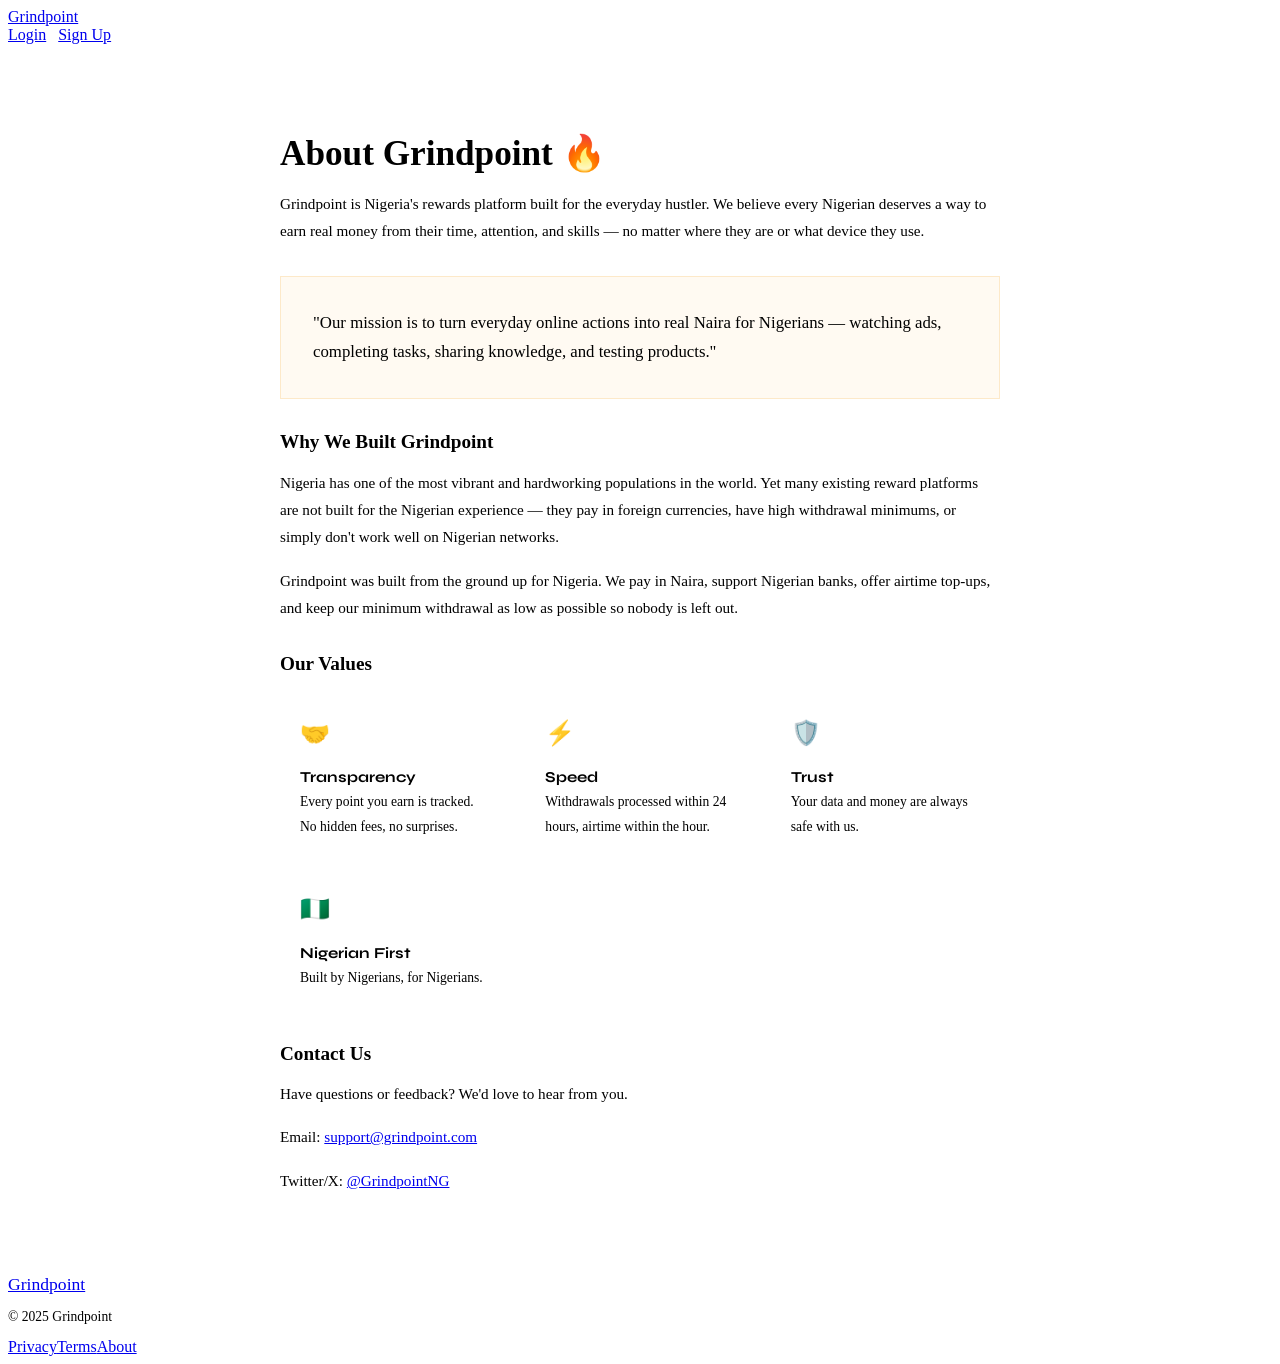
==== about.html @ 97ae38ef "Add About page with mission and values This file contains the HTML structure and content for the Abo" ====
<!DOCTYPE html>
<html lang="en">
<head>
  <meta charset="UTF-8"/>
  <meta name="viewport" content="width=device-width, initial-scale=1.0"/>
  <title>About — Grindpoint</title>
  <script async src="https://pagead2.googlesyndication.com/pagead/js/adsbygoogle.js?client=ca-pub-XXXXXXXXXXXXXXXX" crossorigin="anonymous"></script>
  <link rel="preconnect" href="https://fonts.googleapis.com"/>
  <link href="https://fonts.googleapis.com/css2?family=Syne:wght@400;700;800&family=DM+Sans:wght@300;400;500&display=swap" rel="stylesheet"/>
  <link rel="stylesheet" href="css/style.css"/>
  <style>
    .prose { max-width:720px; margin:0 auto; padding:4rem 5%; }
    .prose h1 { font-size:2.2rem; margin-bottom:1rem; }
    .prose h2 { font-size:1.2rem; margin:2rem 0 0.75rem; color:var(--text); }
    .prose p { color:var(--muted); font-size:0.95rem; line-height:1.8; margin-bottom:1rem; }
    .mission-box { background:rgba(245,166,35,0.06); border:1px solid rgba(245,166,35,0.2); border-radius:var(--radius); padding:2rem; margin:2rem 0; }
    .mission-box p { color:var(--text); font-size:1.05rem; line-height:1.7; margin:0; }
    .values-grid { display:grid; grid-template-columns:repeat(auto-fit,minmax(200px,1fr)); gap:1rem; margin-top:1.5rem; }
    .value-card { background:var(--card); border:1px solid var(--border); border-radius:var(--radius); padding:1.25rem; }
    .value-card .icon { font-size:1.5rem; margin-bottom:0.5rem; }
    .value-card h4 { font-family:'Syne',sans-serif; font-size:0.95rem; margin-bottom:0.3rem; color:var(--text); }
    .value-card p { font-size:0.85rem; margin:0; }
  </style>
</head>
<body>
<nav>
  <a href="index.html" class="logo">Grind<span>point</span></a>
  <div style="display:flex;gap:0.75rem;">
    <a href="login.html" class="btn btn-ghost btn-sm">Login</a>
    <a href="register.html" class="btn btn-primary btn-sm">Sign Up</a>
  </div>
</nav>

<div class="prose">
  <h1>About Grindpoint 🔥</h1>
  <p>Grindpoint is Nigeria's rewards platform built for the everyday hustler. We believe every Nigerian deserves a way to earn real money from their time, attention, and skills — no matter where they are or what device they use.</p>

  <div class="mission-box">
    <p>"Our mission is to turn everyday online actions into real Naira for Nigerians — watching ads, completing tasks, sharing knowledge, and testing products."</p>
  </div>

  <h2>Why We Built Grindpoint</h2>
  <p>Nigeria has one of the most vibrant and hardworking populations in the world. Yet many existing reward platforms are not built for the Nigerian experience — they pay in foreign currencies, have high withdrawal minimums, or simply don't work well on Nigerian networks.</p>
  <p>Grindpoint was built from the ground up for Nigeria. We pay in Naira, support Nigerian banks, offer airtime top-ups, and keep our minimum withdrawal as low as possible so nobody is left out.</p>

  <h2>Our Values</h2>
  <div class="values-grid">
    <div class="value-card"><div class="icon">🤝</div><h4>Transparency</h4><p>Every point you earn is tracked. No hidden fees, no surprises.</p></div>
    <div class="value-card"><div class="icon">⚡</div><h4>Speed</h4><p>Withdrawals processed within 24 hours, airtime within the hour.</p></div>
    <div class="value-card"><div class="icon">🛡️</div><h4>Trust</h4><p>Your data and money are always safe with us.</p></div>
    <div class="value-card"><div class="icon">🇳🇬</div><h4>Nigerian First</h4><p>Built by Nigerians, for Nigerians.</p></div>
  </div>

  <h2>Contact Us</h2>
  <p>Have questions or feedback? We'd love to hear from you.</p>
  <p>Email: <a href="mailto:support@grindpoint.com">support@grindpoint.com</a></p>
  <p>Twitter/X: <a href="https://twitter.com/grindpointng" target="_blank">@GrindpointNG</a></p>
</div>

<footer>
  <a href="index.html" class="logo" style="font-size:1.1rem;">Grind<span>point</span></a>
  <p style="font-size:0.85rem;">© 2025 Grindpoint</p>
  <div class="footer-links"><a href="privacy.html">Privacy</a><a href="terms.html">Terms</a><a href="about.html">About</a></div>
</footer>
</body>
</html>
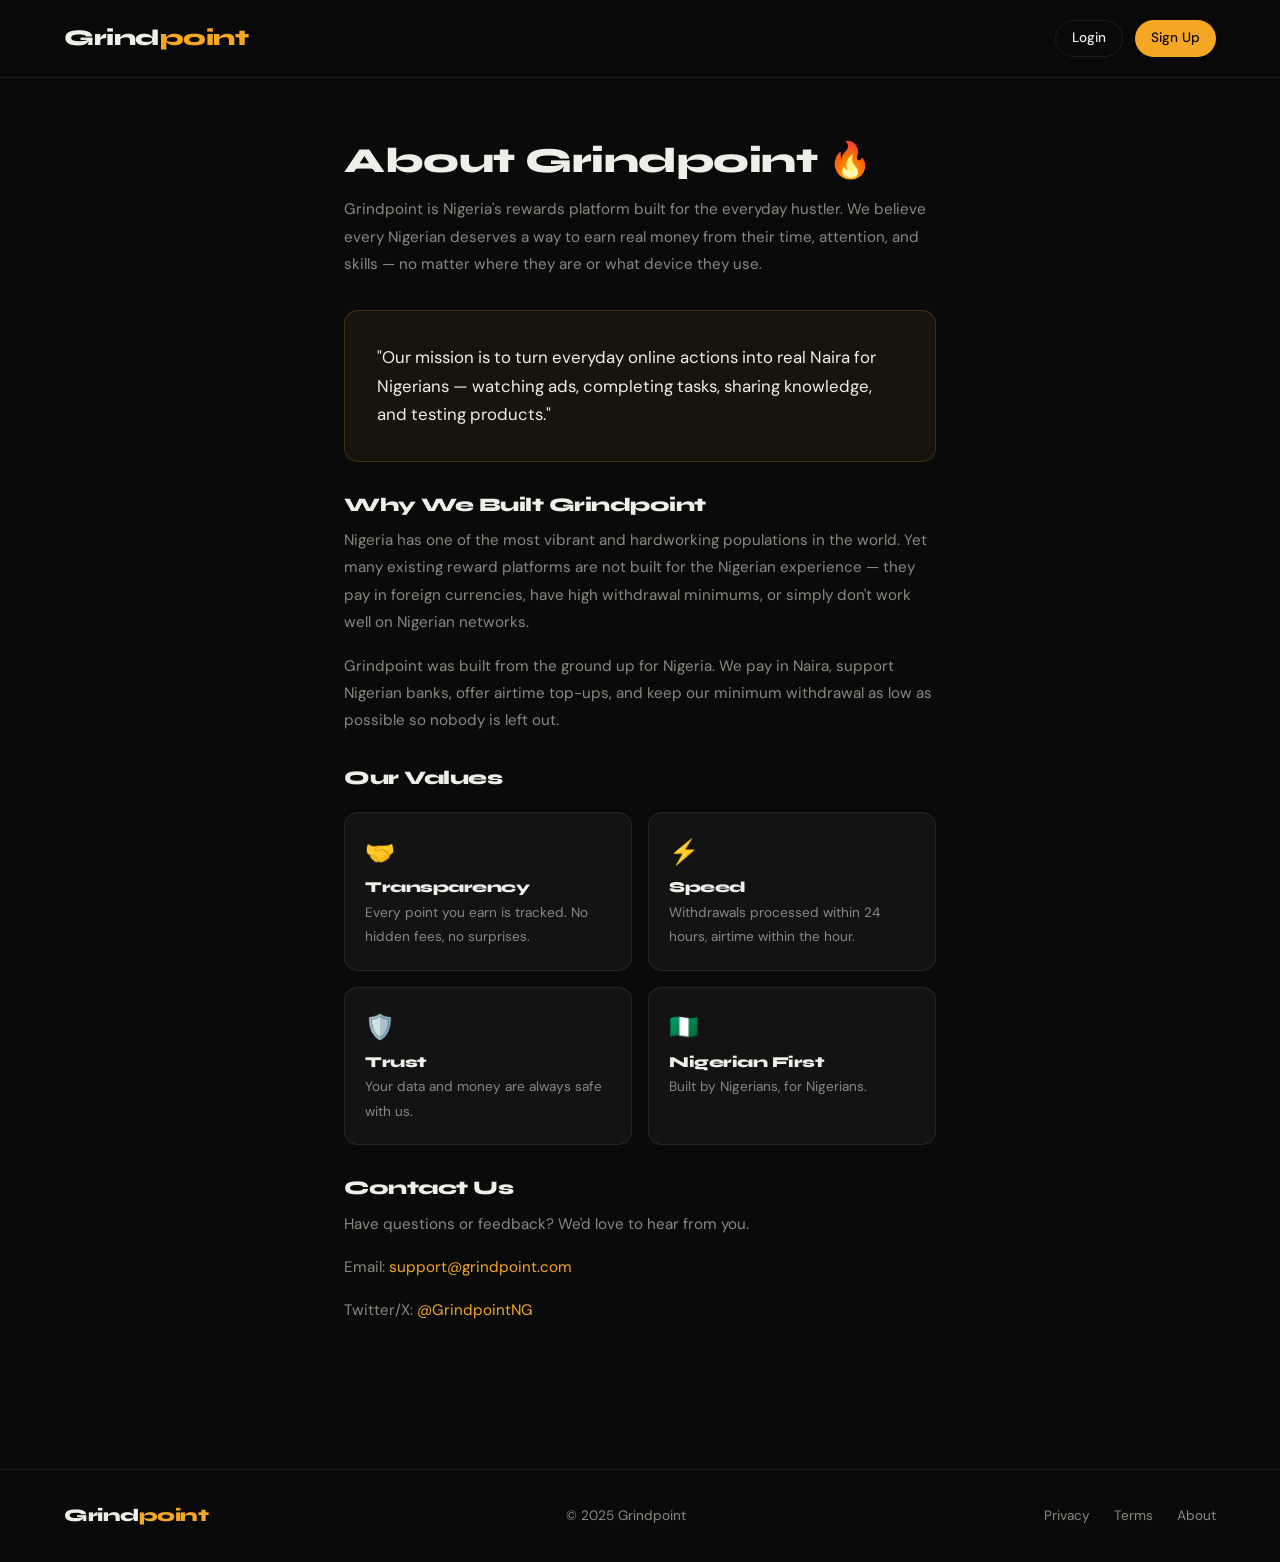
==== commit 58436d84: "Update Google Ads client ID in about.html" ====
--- a/about.html
+++ b/about.html
@@ -4,7 +4,8 @@
   <meta charset="UTF-8"/>
   <meta name="viewport" content="width=device-width, initial-scale=1.0"/>
   <title>About — Grindpoint</title>
-  <script async src="https://pagead2.googlesyndication.com/pagead/js/adsbygoogle.js?client=ca-pub-XXXXXXXXXXXXXXXX" crossorigin="anonymous"></script>
+  <script async src="https://pagead2.googlesyndication.com/pagead/js/adsbygoogle.js?client=ca-pub-2584816616413650"
+     crossorigin="anonymous"></script>
   <link rel="preconnect" href="https://fonts.googleapis.com"/>
   <link href="https://fonts.googleapis.com/css2?family=Syne:wght@400;700;800&family=DM+Sans:wght@300;400;500&display=swap" rel="stylesheet"/>
   <link rel="stylesheet" href="css/style.css"/>
--- a/css/style.css
+++ b/css/style.css
@@ -0,0 +1,416 @@
+/* =============================================
+   GRINDPOINT — Global Stylesheet
+   Dark mode, Nigerian hustle energy
+   ============================================= */
+
+*, *::before, *::after { box-sizing: border-box; margin: 0; padding: 0; }
+
+:root {
+  --bg:       #0a0a0b;
+  --bg2:      #111114;
+  --bg3:      #18181d;
+  --bg4:      #1f1f26;
+  --accent:   #f5a623;
+  --accent2:  #ff6b35;
+  --success:  #22c55e;
+  --danger:   #ef4444;
+  --warning:  #f59e0b;
+  --text:     #f0eee8;
+  --muted:    #888880;
+  --border:   rgba(255,255,255,0.08);
+  --card:     rgba(255,255,255,0.04);
+  --radius:   14px;
+  --radius-sm:8px;
+  --shadow:   0 4px 24px rgba(0,0,0,0.4);
+}
+
+body {
+  background: var(--bg);
+  color: var(--text);
+  font-family: 'DM Sans', sans-serif;
+  font-size: 16px;
+  line-height: 1.6;
+  min-height: 100vh;
+  overflow-x: hidden;
+}
+
+/* ── Typography ─────────────────────────────── */
+h1,h2,h3,h4,h5 {
+  font-family: 'Syne', sans-serif;
+  font-weight: 800;
+  line-height: 1.1;
+  letter-spacing: -0.5px;
+}
+
+a { color: var(--accent); text-decoration: none; }
+a:hover { opacity: 0.85; }
+
+p { color: var(--muted); line-height: 1.7; }
+
+/* ── Layout ─────────────────────────────────── */
+.container { max-width: 1100px; margin: 0 auto; padding: 0 5%; }
+.container-sm { max-width: 560px; margin: 0 auto; padding: 0 5%; }
+
+/* ── Navigation ─────────────────────────────── */
+nav {
+  display: flex;
+  align-items: center;
+  justify-content: space-between;
+  padding: 1.25rem 5%;
+  border-bottom: 1px solid var(--border);
+  position: sticky;
+  top: 0;
+  background: rgba(10,10,11,0.92);
+  backdrop-filter: blur(12px);
+  z-index: 100;
+}
+
+.logo {
+  font-family: 'Syne', sans-serif;
+  font-weight: 800;
+  font-size: 1.4rem;
+  letter-spacing: -0.5px;
+  color: var(--text);
+}
+.logo span { color: var(--accent); }
+
+.nav-links { display: flex; gap: 2rem; list-style: none; align-items: center; }
+.nav-links a { color: var(--muted); font-size: 0.9rem; transition: color 0.2s; }
+.nav-links a:hover { color: var(--text); }
+.nav-links a.active { color: var(--text); }
+
+.nav-mobile-toggle { display: none; background: none; border: none; color: var(--text); font-size: 1.5rem; cursor: pointer; }
+
+/* ── Buttons ─────────────────────────────────── */
+.btn {
+  display: inline-flex;
+  align-items: center;
+  gap: 0.5rem;
+  padding: 0.7rem 1.5rem;
+  border-radius: 50px;
+  font-family: 'DM Sans', sans-serif;
+  font-weight: 500;
+  font-size: 0.95rem;
+  cursor: pointer;
+  border: none;
+  transition: opacity 0.2s, transform 0.15s;
+  text-decoration: none;
+}
+.btn:hover { opacity: 0.88; transform: translateY(-1px); }
+.btn:active { transform: translateY(0); }
+
+.btn-primary { background: var(--accent); color: #0a0a0b; }
+.btn-ghost { background: transparent; color: var(--text); border: 1px solid var(--border); }
+.btn-ghost:hover { border-color: rgba(255,255,255,0.25); background: var(--card); }
+.btn-danger { background: var(--danger); color: #fff; }
+.btn-success { background: var(--success); color: #fff; }
+.btn-sm { padding: 0.4rem 1rem; font-size: 0.85rem; }
+.btn-block { width: 100%; justify-content: center; border-radius: var(--radius); }
+.btn:disabled { opacity: 0.5; cursor: not-allowed; transform: none; }
+
+/* ── Cards ───────────────────────────────────── */
+.card {
+  background: var(--card);
+  border: 1px solid var(--border);
+  border-radius: var(--radius);
+  padding: 1.5rem;
+  transition: border-color 0.2s;
+}
+.card:hover { border-color: rgba(245,166,35,0.25); }
+.card-title {
+  font-family: 'Syne', sans-serif;
+  font-weight: 700;
+  font-size: 1rem;
+  color: var(--text);
+  margin-bottom: 0.4rem;
+}
+
+/* ── Forms ───────────────────────────────────── */
+.form-group { margin-bottom: 1.25rem; }
+.form-label {
+  display: block;
+  font-size: 0.85rem;
+  font-weight: 500;
+  color: var(--muted);
+  margin-bottom: 0.4rem;
+  letter-spacing: 0.3px;
+}
+.form-input {
+  width: 100%;
+  background: var(--bg3);
+  border: 1px solid var(--border);
+  border-radius: var(--radius-sm);
+  color: var(--text);
+  font-family: 'DM Sans', sans-serif;
+  font-size: 0.95rem;
+  padding: 0.75rem 1rem;
+  outline: none;
+  transition: border-color 0.2s;
+}
+.form-input:focus { border-color: var(--accent); }
+.form-input::placeholder { color: var(--muted); }
+select.form-input { cursor: pointer; }
+
+/* ── Alerts ──────────────────────────────────── */
+.alert {
+  padding: 0.85rem 1.1rem;
+  border-radius: var(--radius-sm);
+  font-size: 0.9rem;
+  margin-bottom: 1rem;
+  display: none;
+}
+.alert.show { display: block; }
+.alert-error { background: rgba(239,68,68,0.12); border: 1px solid rgba(239,68,68,0.3); color: #fca5a5; }
+.alert-success { background: rgba(34,197,94,0.12); border: 1px solid rgba(34,197,94,0.3); color: #86efac; }
+.alert-info { background: rgba(245,166,35,0.1); border: 1px solid rgba(245,166,35,0.25); color: var(--accent); }
+
+/* ── Badges ──────────────────────────────────── */
+.badge {
+  display: inline-flex;
+  align-items: center;
+  gap: 0.3rem;
+  padding: 0.2rem 0.7rem;
+  border-radius: 50px;
+  font-size: 0.75rem;
+  font-weight: 500;
+}
+.badge-accent { background: rgba(245,166,35,0.12); color: var(--accent); border: 1px solid rgba(245,166,35,0.25); }
+.badge-success { background: rgba(34,197,94,0.12); color: var(--success); }
+.badge-danger { background: rgba(239,68,68,0.12); color: var(--danger); }
+.badge-muted { background: var(--card); color: var(--muted); }
+
+/* ── Points display ──────────────────────────── */
+.points-big {
+  font-family: 'Syne', sans-serif;
+  font-size: 2.8rem;
+  font-weight: 800;
+  color: var(--accent);
+  line-height: 1;
+}
+.points-label { font-size: 0.82rem; color: var(--muted); margin-top: 0.3rem; }
+
+/* ── Tables ──────────────────────────────────── */
+.table-wrap { overflow-x: auto; border-radius: var(--radius); border: 1px solid var(--border); }
+table { width: 100%; border-collapse: collapse; font-size: 0.9rem; }
+thead { background: var(--bg3); }
+thead th { padding: 0.9rem 1rem; text-align: left; font-size: 0.78rem; color: var(--muted); font-weight: 500; letter-spacing: 0.5px; text-transform: uppercase; }
+tbody tr { border-top: 1px solid var(--border); transition: background 0.15s; }
+tbody tr:hover { background: var(--card); }
+tbody td { padding: 0.85rem 1rem; color: var(--text); }
+
+/* ── Section styles ──────────────────────────── */
+.section { padding: 4rem 0; }
+.section-label { font-size: 0.75rem; font-weight: 500; color: var(--accent); letter-spacing: 2px; text-transform: uppercase; margin-bottom: 0.6rem; }
+.section-title { font-size: clamp(1.8rem, 3vw, 2.5rem); margin-bottom: 0.75rem; }
+.section-sub { color: var(--muted); max-width: 480px; margin-bottom: 2.5rem; }
+
+/* ── Divider ─────────────────────────────────── */
+.divider { border: none; border-top: 1px solid var(--border); margin: 2rem 0; }
+
+/* ── Loader ──────────────────────────────────── */
+.spinner {
+  width: 20px; height: 20px;
+  border: 2px solid rgba(245,166,35,0.3);
+  border-top-color: var(--accent);
+  border-radius: 50%;
+  animation: spin 0.6s linear infinite;
+  display: inline-block;
+}
+@keyframes spin { to { transform: rotate(360deg); } }
+
+.page-loader {
+  position: fixed; inset: 0;
+  background: var(--bg);
+  display: flex; align-items: center; justify-content: center;
+  z-index: 999;
+  transition: opacity 0.3s;
+}
+.page-loader.hidden { opacity: 0; pointer-events: none; }
+
+/* ── Toast notifications ─────────────────────── */
+#toast-container {
+  position: fixed;
+  bottom: 2rem; right: 2rem;
+  z-index: 9999;
+  display: flex;
+  flex-direction: column;
+  gap: 0.75rem;
+}
+.toast {
+  background: var(--bg3);
+  border: 1px solid var(--border);
+  border-radius: var(--radius-sm);
+  padding: 0.85rem 1.25rem;
+  font-size: 0.9rem;
+  color: var(--text);
+  min-width: 260px;
+  animation: slideIn 0.3s ease;
+  display: flex;
+  align-items: center;
+  gap: 0.75rem;
+}
+.toast.success { border-color: rgba(34,197,94,0.4); }
+.toast.error { border-color: rgba(239,68,68,0.4); }
+@keyframes slideIn { from { opacity:0; transform: translateX(20px); } to { opacity:1; transform: translateX(0); } }
+
+/* ── Stats grid ──────────────────────────────── */
+.stats-row {
+  display: grid;
+  grid-template-columns: repeat(auto-fit, minmax(160px, 1fr));
+  gap: 1rem;
+  margin-bottom: 2rem;
+}
+.stat-card {
+  background: var(--card);
+  border: 1px solid var(--border);
+  border-radius: var(--radius);
+  padding: 1.25rem;
+}
+.stat-num { font-family: 'Syne', sans-serif; font-size: 1.8rem; font-weight: 800; color: var(--accent); }
+.stat-lbl { font-size: 0.8rem; color: var(--muted); margin-top: 0.2rem; }
+
+/* ── Auth pages ──────────────────────────────── */
+.auth-wrap {
+  min-height: 100vh;
+  display: flex;
+  align-items: center;
+  justify-content: center;
+  padding: 2rem 5%;
+}
+.auth-box {
+  background: var(--bg2);
+  border: 1px solid var(--border);
+  border-radius: 20px;
+  padding: 2.5rem;
+  width: 100%;
+  max-width: 440px;
+}
+.auth-logo { text-align: center; margin-bottom: 2rem; }
+.auth-title { font-family: 'Syne', sans-serif; font-size: 1.6rem; font-weight: 800; margin-bottom: 0.4rem; }
+.auth-sub { color: var(--muted); font-size: 0.9rem; margin-bottom: 2rem; }
+
+/* ── Dashboard sidebar layout ────────────────── */
+.dash-layout {
+  display: flex;
+  min-height: 100vh;
+}
+.sidebar {
+  width: 240px;
+  background: var(--bg2);
+  border-right: 1px solid var(--border);
+  padding: 1.5rem 0;
+  position: fixed;
+  top: 0;
+  left: 0;
+  height: 100vh;
+  overflow-y: auto;
+  z-index: 50;
+  transition: transform 0.3s;
+}
+.sidebar-logo { padding: 0 1.5rem 1.5rem; border-bottom: 1px solid var(--border); margin-bottom: 1rem; }
+.sidebar-nav { list-style: none; }
+.sidebar-nav li a {
+  display: flex;
+  align-items: center;
+  gap: 0.75rem;
+  padding: 0.75rem 1.5rem;
+  color: var(--muted);
+  font-size: 0.9rem;
+  transition: color 0.2s, background 0.2s;
+  border-radius: 0;
+}
+.sidebar-nav li a:hover { color: var(--text); background: var(--card); }
+.sidebar-nav li a.active { color: var(--accent); background: rgba(245,166,35,0.08); border-right: 2px solid var(--accent); }
+.sidebar-nav li a .nav-icon { font-size: 1.1rem; width: 20px; text-align: center; }
+
+.dash-main {
+  margin-left: 240px;
+  flex: 1;
+  padding: 2rem;
+  max-width: calc(100% - 240px);
+}
+.dash-header-bar {
+  display: flex;
+  justify-content: space-between;
+  align-items: center;
+  margin-bottom: 2rem;
+}
+.dash-header-bar h1 { font-size: 1.5rem; }
+
+/* ── Task cards ──────────────────────────────── */
+.tasks-grid { display: grid; grid-template-columns: repeat(auto-fill, minmax(280px,1fr)); gap: 1.25rem; }
+.task-card {
+  background: var(--card);
+  border: 1px solid var(--border);
+  border-radius: var(--radius);
+  padding: 1.5rem;
+  display: flex;
+  flex-direction: column;
+  gap: 0.75rem;
+  transition: border-color 0.2s;
+}
+.task-card:hover { border-color: rgba(245,166,35,0.3); }
+.task-card.completed { opacity: 0.5; pointer-events: none; }
+.task-icon { font-size: 2rem; }
+.task-title { font-family: 'Syne', sans-serif; font-weight: 700; font-size: 1rem; color: var(--text); }
+.task-desc { font-size: 0.85rem; color: var(--muted); flex: 1; }
+.task-pts { color: var(--accent); font-family: 'Syne', sans-serif; font-weight: 800; font-size: 1.1rem; }
+.task-footer { display: flex; justify-content: space-between; align-items: center; margin-top: 0.5rem; }
+
+/* ── Leaderboard ─────────────────────────────── */
+.lb-item {
+  display: flex;
+  align-items: center;
+  gap: 1rem;
+  padding: 0.9rem 1.25rem;
+  background: var(--card);
+  border: 1px solid var(--border);
+  border-radius: var(--radius-sm);
+  margin-bottom: 0.6rem;
+}
+.lb-rank { font-family: 'Syne', sans-serif; font-weight: 800; font-size: 1.1rem; width: 32px; color: var(--muted); }
+.lb-rank.gold { color: #fbbf24; }
+.lb-rank.silver { color: #94a3b8; }
+.lb-rank.bronze { color: #c2895a; }
+.lb-name { flex: 1; font-weight: 500; }
+.lb-pts { font-family: 'Syne', sans-serif; font-weight: 800; color: var(--accent); }
+
+/* ── Footer ──────────────────────────────────── */
+footer {
+  border-top: 1px solid var(--border);
+  padding: 2rem 5%;
+  display: flex;
+  justify-content: space-between;
+  align-items: center;
+  flex-wrap: wrap;
+  gap: 1rem;
+  margin-top: 4rem;
+}
+footer p { font-size: 0.85rem; }
+.footer-links { display: flex; gap: 1.5rem; }
+.footer-links a { color: var(--muted); font-size: 0.85rem; }
+
+/* ── Animations ──────────────────────────────── */
+@keyframes fadeUp {
+  from { opacity: 0; transform: translateY(20px); }
+  to   { opacity: 1; transform: translateY(0); }
+}
+.fade-up { animation: fadeUp 0.5s ease both; }
+.fade-up-2 { animation: fadeUp 0.5s 0.1s ease both; }
+.fade-up-3 { animation: fadeUp 0.5s 0.2s ease both; }
+
+/* ── Responsive ──────────────────────────────── */
+@media (max-width: 768px) {
+  .nav-links { display: none; }
+  .nav-links.open { display: flex; flex-direction: column; position: absolute; top: 100%; left: 0; right: 0; background: var(--bg2); border-bottom: 1px solid var(--border); padding: 1.5rem 5%; gap: 1.25rem; }
+  .nav-mobile-toggle { display: block; }
+
+  .sidebar { transform: translateX(-100%); }
+  .sidebar.open { transform: translateX(0); }
+  .dash-main { margin-left: 0; max-width: 100%; }
+
+  .tasks-grid { grid-template-columns: 1fr; }
+  .stats-row { grid-template-columns: repeat(2, 1fr); }
+
+  footer { flex-direction: column; text-align: center; }
+}
